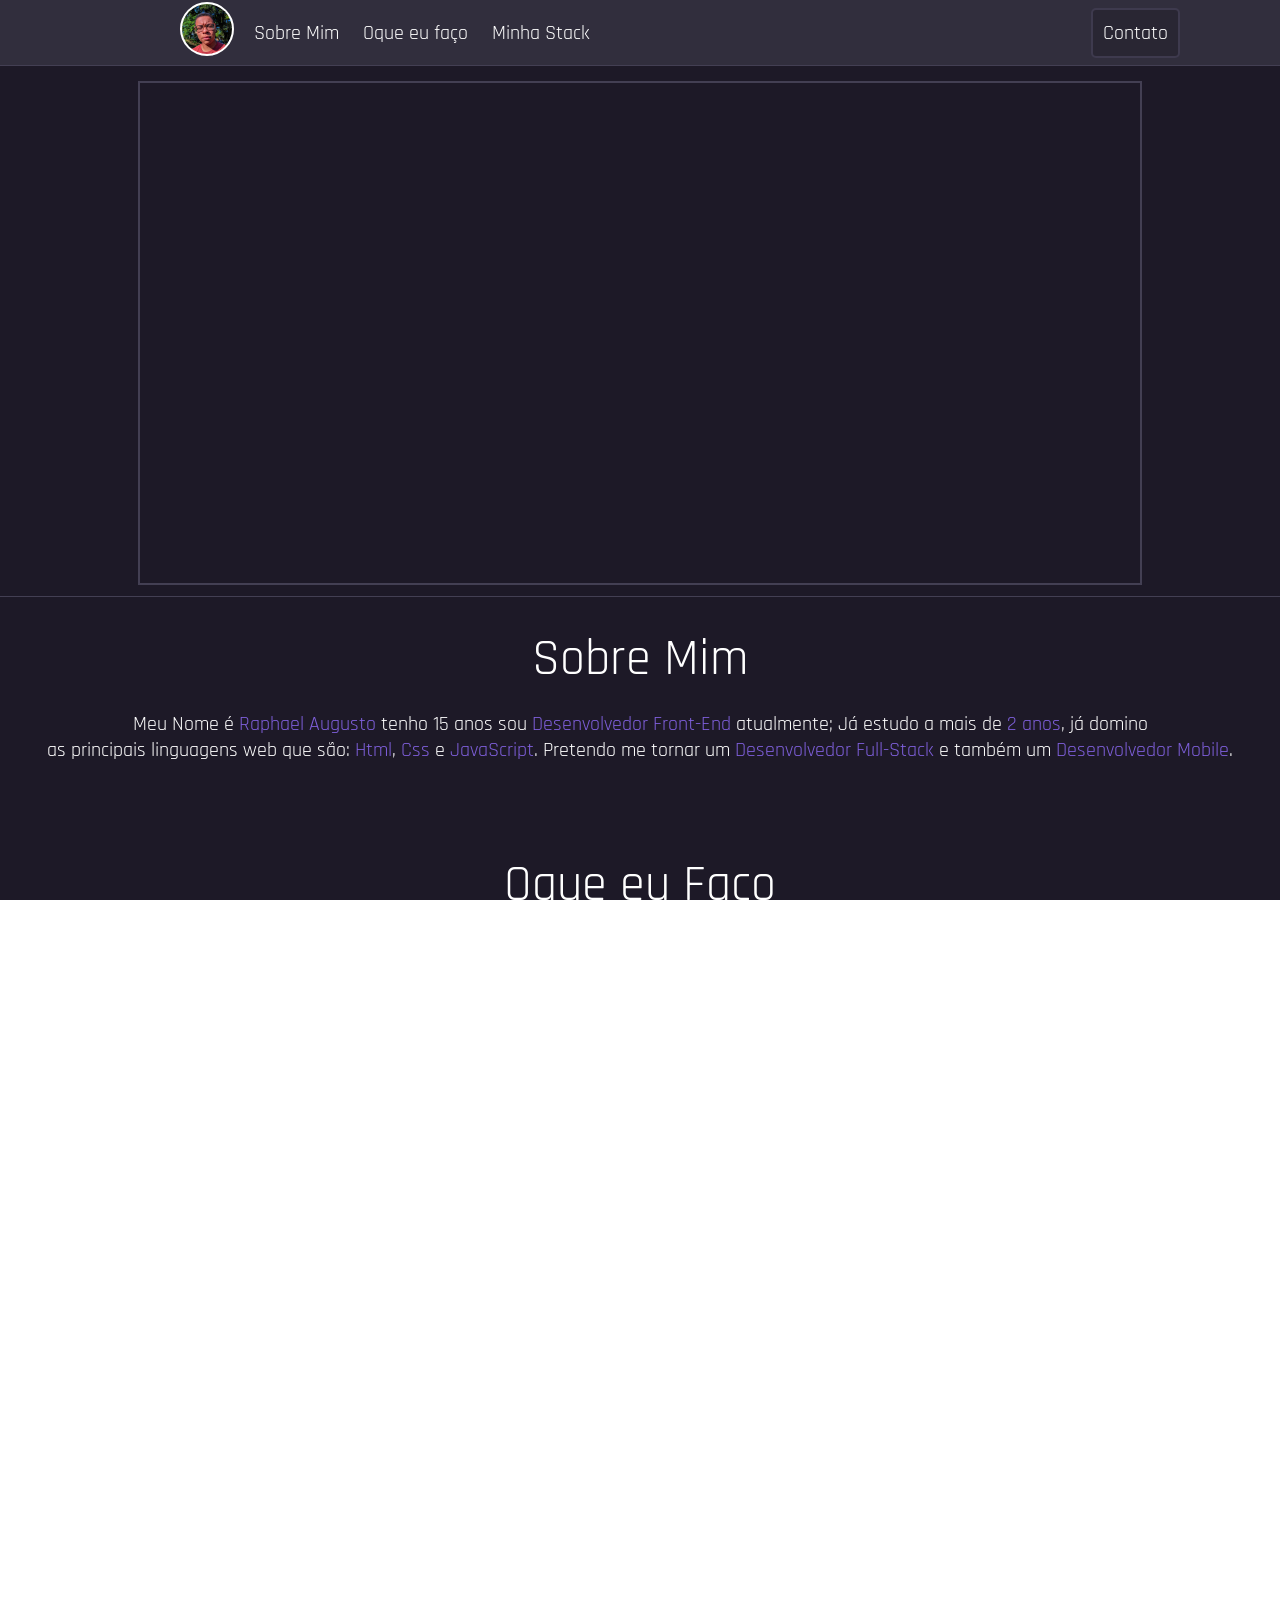
==== index.html @ d72946cc "master" ====
<!DOCTYPE html>
<html>

<head>
    <meta charset="utf-8">
    <meta name="viewport" content="width=device-width, initial-scale=1.0, maximum-scale:1.0">
    <link rel="stylesheet" href="/Principal/style-site.css">
    <title>RaphaelAugust Portfólio</title>
</head>


<body>
    
    <div class="clear">
        
        <!--Header-->
        <div class="box-menu">
            <div class="my-image">
                <a href="https://www.instagram.com/raphaelaugust_b/" class="link-image"><img src="/Imagens/pp.jpg"
                        alt="my"></a>
            </div>
            
            <a href="#sobre">Sobre Mim</a>
            <a href="#oque">Oque eu faço</a>
            <a href="#minha">Minha Stack</a>
           <a href="/contato.html" class="ct">Contato</a>
           
        </div>
        <!--Header-->

        <!--Box Vídeo-->
        <section class="video">
            <div class="content-video">
                <video src="/Imagens/facebook.mp4" muted autoplay loop></video>
            </div>
        </section>
        <!--Box Vídeo-->
        
      <!--Sobre mim/Oque eu faço-->
      <section class="Sobre mim-Oque eu faço">
        
        <!--Sobre Mim--> 
        <div class="content-what-i-do">
            <a href="#sobre"><h1>Sobre Mim</h1></a>
            <p>Meu Nome é <a href="https://www.instagram.com/raphaelaugust_b/">Raphael Augusto</a> tenho 15
                anos sou
                <a href="https://www.treinaweb.com.br/blog/o-que-e-front-end-e-back-end/">Desenvolvedor
                    Front-End</a> atualmente; Já estudo a mais de <a
                    href="https://github.com/raphaelaugustb">2 anos</a>, já
                domino <br>as principais linguagens web que são: <a href="">Html</a>, <a href="">Css</a> e <a
                    href="">JavaScript</a>. Pretendo me tornar um <a
                    href="http://tutano.trampos.co/7318-guia-de-profissoes-desenvolvedor-full-stack/#:~:text=Em%20desenvolvimento%2C%20especificamente%2C%20o%20Desenvolvedor,e%20entregar%20um%20projeto%20completo.">Desenvolvedor
                    Full-Stack</a> e também um <a
                    href=http://www.kinglystudio.com.br/descomplica/e-desenvolvimento-mobile-o-que-e>Desenvolvedor
                    Mobile</a>. </p>
        <!--Sobre Mim-->
        
        <!--Oque eu Faço-->            
             <a href="#oque"><h1>Oque eu Faço</h1></a>
             <p>Eu sou um <a href="https://www.treinaweb.com.br/blog/o-que-e-front-end-e-back-end/">Desenvolvedor
                    Front-End</a>, ou seja eu desenvolvo tudo que você vê,<br> ou seja todo o <a>Design</a> e
                    a também todo a <a>Interação
                    do Usuário</a> com o site sou eu que faço;<br>Por isso nós chamamos de <a
                    href="https://www.treinaweb.com.br/blog/o-que-e-front-end-e-back-end/">
                    Front-End</a> ou traduzindo <a href="">"Parte da Frente"</a>.E também temos o <a>Back-End</a><br>
                    Falando simplificamente seria onde as <a>Informações</a>
                    e os <a>Dados</a> ficam. E atualmente eu estou <a>estudando</a> essa parte do <br> <a>Desenvolvimento
                    Web</a>, e também estou estudando o <a
                    href=http://www.kinglystudio.com.br/descomplica/e-desenvolvimento-mobile-o-que-e>Desenvolvimento
                    Mobile</a>.</p>
        <!--Oque eu Faço-->
            
            </div>
        </section>
        <!--Sobre mim/Oque eu faço-->
  
    <div class="clear">
        
        <!--Minha Stack-->
        <section class="Minha Stack">

            <!--Box-->
            <div class="stack-box">
                
                <!--Texto1-->
                <div class="text-1">
                    <a href="#minha"><h1>Minha Stack</h1></a>
                    <p><a href="">Stack</a> é como nós <a>Desenvolvedores</a> chamamos o <a href="">conjuto de tecnologias</a>
                    <br>que utilizamos e sabemos <a>usar</a>.</p>
                    <h2>Linguagens</h2>
                </div>
                <!--Texto1-->
                
                <!--Imagens1-->
                <div class="images-1">
                    <div class="html">
                        <img src="/Imagens/html5icon.png" alt="html-logo">
                        <a href="" class="link-image">Facíl</a>
                    </div>
                    <div class="javascript">
                        <img src="/Imagens/javascripticon.png" alt="jss-icon">
                        <a href="" class="link-image">Díficil</a>
                    </div>
                    <div class="css">
                        <img src="/Imagens/ccs3icon.png" alt="css-logo">
                        <a href="" class="link-image">Intermediário</a>
                    </div>
                </div>
                <!--Imagens1-->
           
                <!--Imagens2-->
                <div class="images-2">
                    <div class="text-2">
                        <h1>Frameworks</h1>
                        <p>Frameworks são <span>Conjutos de Pacotes</span> que trazem <span>novas
                        funcionalidades</span>,<br>como <span>comandos</span> e até mesmo <span>estruturas</span> já <span>prontas</span>.</p>
                    </div>
                    <div class="bootstrap">
                        <img src="/Imagens/bootstrap.png" alt="bootstrap-logo">
                        <a href="" class="link-image">Facíl</a>
                    </div>
                    <div class="Jquery">
                        <img src="/Imagens/jquery-logo.png" alt="jquery-logo">
                        <a href="" class="link-image">Intermediário</a>
                    </div>
                    <div class="Materialize">
                        <img src="/Imagens/materialize.png" alt="">
                        <a href="" class="link-image">Intermediário</a>
                    </div>
                    <div class="ReactNative">
                        <img src="/Imagens/react.png" alt="">
                        <a href="" class="link-image">Difícil</a>
                    </div>
                    <div class="less">
                        <img src="/Imagens/less-logo.png" alt="">
                        <a href="" class="link-image">Difícil</a>
                    </div>
                    <!--Imagens2-->
            </div>
            <!--Box-->

        </section>
    </div>
    
    <!--Clear-->
    <div class="clear"> 
        
        <!--Rodapé-->
        <footer class="rodapé">
            
            <!--Contato-->
            <div class="contato">
                
                <!--Email-->
                <span>Deixe o seu Email</span>
                <input type="text" placeholder="Email"> <input type="submit" value="Enviar">
                 <!--Email-->
                
                <!--Redes Sociais-->
                <div class="whats-insta">

                    <!--WhatsApp-->
                    <div class="whatsapp">
                        <a href="/contato.html"><img src="Imagens/whatsapp-icon.png" alt="whats-logo"></a>
                    </div>
                    <!--WhatsApp-->
                    
                    <!--Instagram-->
                    <div class="instagram">
                        <a href="https://www.instagram.com/raphaelaugust_b/"><img src="/Imagens/instagram-icon.png"alt="instagram-logo"></a>
                    </div>
                    <!--Instagram-->
                    
                    <!--GitHub-->
                    <div class="github">
                        <a href="https://github.com/raphaelaugustb"> <img src="/Imagens/github.png" alt="github-logo"></a>
                    </div>
                    <!--GitHub-->

                </div>
                <!--Redes Sociais-->
        

       
        
            </div>
             <!--Contato-->
     
     <!--Aviso/Titulo-->       
     <span class="top-tittle">Redes Sociais</span>
     <span class="advise">Infelizmente essa Hospedagem não aceita BackEnd então não vai funcionar você colocar seu Email aí :/</span>
     <!--Aviso/Titulo-->
     
     </footer>
     <!--Rodapé-->
     
    </div>
    <!--Clear-->

    
</body>

<script src="script.js" type="javascript"></script>
---- Principal/style-site.css ----
@import url('https://fonts.googleapis.com/css2?family=Barlow+Condensed&family=Bellota&family=Cardo&family=Crete+Round&family=MuseoModerno&family=PT+Sans+Narrow&family=Rajdhani:wght@500&family=Staatliches&display=swap');


* {
	padding: 0;
	margin: 0;
	font-family: "Rajdhani";
	font-weight: normal;


}

html,
body {
	height: 100%;
	font-family: Helvetica, Arial, sans-serif;
	outline: none;
	overflow-x: hidden;



}

div.clear {
	clear: both;
}
/*Menu*/
div.box-menu {
	background-color: rgb(49, 46, 61);
	height: 65px;
	width: 100%;
	border-bottom: 1px solid rgb(67, 63, 83);
	max-width: 100%;
}


/*Imagem*/
div.clear div.box-menu .link-image {
	width: 50px;
	height: 50px;
	float: left;
	border: 2px solid white;
	background-color: white;
	border-radius: 50px;
	margin: 2px 0 0 180px;
	transition: 1s;
}

div.clear div.box-menu .link-image img {
	width: 50px;
	height: 50px;
	border-radius: 50px;
	transition: 1s;
}

/*Imagem Animação*/
div.clear div.box-menu .link-image:hover {
	transition: 0.45s;
	width: 55px;
	height: 55px;
	margin: 0px 0 0 180px;
	border: 3px solid rgb(29, 25, 39);
}

div.clear div.box-menu .link-image img:hover {
	transition: 0.45s;
	width: 55px;
	height: 55px;

}
/*Imagem Animação*/

/*Imagem*/

/*Links*/
div.clear div.box-menu a {
	color: white;
	font-weight: bold;
	text-decoration: none;
	margin: 20px 0 0 20px;
	display: inline-block;
	font-family: "Rajdhani";
	font-weight: normal;

}
/*Links*/





/*Botão de Contato*/
div.clear div.box-menu .ct {
	float: right;
	color: white;
	text-decoration: none;
	margin: 8px 100px 0 0;
	background-color: rgb(41, 38, 51);
	padding: 10px 10px;
	border: 2px solid rgb(62, 58, 78);
	border-radius: 5px;

}
/*Botão de Contato*/

/*Menu*/


/*Vídeo*/

div.clear div.content-video video{


	height: 500px;
	width: auto;
	border: 2px solid rgb(67, 63, 83);
	margin: 0 auto;
	display:flex;

}

/*Box-Vídeo*/
div.clear div.content-video {
	height: 500px;
	width: 100%;
	background-color: rgb(29, 25, 39);
	border-bottom: 1px solid rgb(67, 63, 83);
	padding-top: 15px;
	padding-bottom: 15px;

}
/*Box-Vídeo*/

/*Vídeo*/

/*Sobre mim/Oque eu faço*/

/*Box*/
div.clear div.content-what-i-do {
	height: 500px;
	width: 100%;
	background-color: rgb(29, 25, 39);
	border-bottom: 1px solid rgb(67, 63, 83);
	font-weight: normal;
}
/*Box*/

/*Estilização do Texto*/

/*Estilização h1,a,p*/
div.clear div.content-what-i-do h1,a,p {
	text-align: center;
	font-weight: normal;
	color: white;
	font-weight: normal;
}
/*Estilização h1,a,p*/

/*Estilização h1*/
div.clear div.content-what-i-do h1 {
	padding: 30px 0 20px 0;
	font-size: 50px;
	font-weight: normal;
}
/*Estilização h1*/

/*Estilização de Destaque de Texto ("a")*/
div.clear div.content-what-i-do a,div.clear div.stack-box a,div.clear div.stack-box div.images-2 div.text-2 {
	text-decoration: none;
	color: rgb(126, 95, 218);
	font-weight: normal;
	cursor: pointer;
	transition: 1s;

}
/*Estilização de Destaque de Texto ("a")*/

/*Estilização de Destaque de Texto ("a") Animação*/
div.clear div.content-what-i-do a:hover,div.clear div.stack-box a:hover,div.clear div.stack-box div.images-2 div.text-2:hover {
	color: rgb(185, 161, 255);
	transition: 0.75s;
}
/*Estilização de Destaque de Texto ("a") Animação*/

/*Estilização a,p*/
div.clear div.content-what-i-do p,a{
	font-size: 20px;
	font-weight: normal;
}
/*Estilização a,p*/

/*Estilização do Texto*/

/*Stack/

/*Box-Pai*/
div.clear div.stack-box {
	height: 1400px;
	width: 100%;
	background-color: rgb(29, 25, 39);
	font-weight: normal;
	transition: 2s;
	

}
/*Box-Pai*/

/*Estilização */

/*Estilização h1*/
div.clear div.stack-box h1 {
	text-align: center;
	font-weight: normal;
	color: white;
	padding: 30px 0 10px 0;
	font-size: 50px;

}
/*Estilização h1*/

/*Estilização a,p*/
div.clear div.stack-box div.text-1 p,a{
	font-size: 20px;
	font-weight: normal;
}
/*Estilização a,p*/

/*Estilização h2*/
div.clear div.stack-box h2{
	text-align: center;
	color: white;
	padding: 40px 0 40px 0;
	font-size: 50px;
	font-weight: normal;

}
/*Estilização h2*/

/*Box-Filho*/
.html,.css,.javascript,.bootstrap,.Jquery,.Materialize,.ReactNative,.less{
	width: 250px;
	height: 250px;
	border: 2px solid rgb(90, 85, 107);
	border-radius: 10px;
	background: linear-gradient(rgb(67, 63, 83), rgb(29, 25, 39));
	transition: 0.5s;
	display:block;
	-webkit-display:block;
	
}

/*Box-Filho-Animação*/
.html:hover,.css:hover,.javascript:hover,.bootstrap:hover,.Jquery:hover,.Materialize:hover,.ReactNative:hover,.less:hover {
	background: linear-gradient(rgb(39, 36, 49), rgb(135, 122, 177));
}
/*Box-Filho*/

/*Box-Filho*/

/*Box-Filho-HTML*/
.html {
	
	float: left;
	margin-left:100px;
}

div.clear div.stack-box div.images-1 div.html img {
	width: 150px;
	height: 150px;
	padding: 10px 0 0 50px;
}
/*Box-Filho-HTML*/

/*Box-Filho-Java*/
.javascript{
	float: right;
	margin-right:100px;

}

div.clear div.stack-box div.images-1 div.javascript img {
	width: 150px;
	height: 150px;
	padding: 5px 0 0 50px;
}
/*Box-Filho-Java*/

/*Box-Filho-Css*/
.css {
	margin:0 auto;
}

div.clear div.stack-box div.images-1 div.css img {
	width: 105px;
	height: 150px;
	padding: 10px 0 0 70px;
}

/*Box-Filho-Css*/








/*Botão-Box-Filho*/
.link-image{
	background-color: rgb(44, 41, 59);
	border: 2px solid rgb(53, 47, 70);
	color: rgb(79, 66, 116);
	text-decoration: none;
	font-size: 20px;
	border-radius: 20px;
	font-weight: normal;
	transition: 0.50s;
	display: flex;
	justify-content: center;
	margin:10px 20px;
}	

/*Botão-Box-Filho-Animação*/
.link-image{
	font-size: 25px;
	transition: linear 0.25s;
	color: rgb(124, 97, 199);
	transition: 0.50s;
}
/*Botão-Box-Filho-Animação*/

/*Botão-Box-Filho*/

/*Estilização Texto da Image-2*/

/*Estilização Texto da Image-2-span*/
div.clear div.stack-box div.images-2 span {

	text-decoration: none;
	color: rgb(126, 95, 218);
	font-weight: normal;
	transition: 1s;
}

/*Estilização Texto da Image-2-span-animação*/
div.clear div.stack-box div.images-2 span:hover {
	color: rgb(185, 161, 255);
	transition: 0.5s;

}
/*Estilização Texto da Image-2-span-animação*/

/*Estilização Texto da Image-2-span*/

/*Estilização Texto da Image-2-span,p*/
div.clear div.stack-box div.images-2 span,p{
	font-size: 20px;
	margin-bottom: 60px;
	font-weight: normal;
}
/*Estilização Texto da Image-2-span,p*/

/*Estilização Texto da Image-2*/

.bootstrap {
	margin-left: 200px;
	float: left;
}

.bootstrap img {
	width: 150px;
	height: 150px;
	padding-left: 50px;
	padding-top: 10px;
}

.Jquery {
	float: right;
	margin-right: 200px;
}

.Jquery img {
	width: 150px;
	height: 150px;
	padding-left: 50px;
	padding-top: 10px;
}

.Materialize {
	margin: 0 auto;
}

.Materialize img {
	width: 150px;
	height: 150px;
	padding-left: 50px;
	padding-top: 10px;
}

.ReactNative {
	float: left;
	margin-left: 380px;
	margin-top: 20px;
}

.ReactNative img {
	width: 150px;
	height: 150px;
	padding-left: 50px;
	padding-top: 10px;
}

.less {
	float: right;
	margin-right: 380px;
	margin-top: 20px;
}

.less img {
	width: 140px;
	height: 140px;
	padding-left: 55px;
	padding-top: 20px;
}
/*Estilização h1*/

div.clear div.contato {

	width: 100%;
	height: 110px;
	background-color: rgb(49, 46, 61);
	border-top: 2px solid rgb(67, 63, 83);
}

div.clear div.contato span {
	color: white;
	
	font-weight: normal;
	float: left;
	position: relative;
	left: 120px;
	top: 10px;


}

div.clear div.contato input[type=text] {
	margin-top: 30px;
	color: white;
	float: left;
	padding: 10px 20px;
	border-left: 2px solid rgb(67, 63, 83);
	border-top: 2px solid rgb(67, 63, 83);
	border-bottom: 2px solid rgb(67, 63, 83);
	background-color: rgb(41, 38, 51);
	
	font-weight: normal;
	outline: none;
	border-radius: 5px;
	border: 2px solid rgb(62, 58, 78);

}

div.clear div.contato input[type=submit] {
	margin-top: 30px;
	padding: 10px;
	background-color: rgb(41, 38, 51);
	
	font-weight: normal;
	color: white;
	border-radius: 5px;
	border: 2px solid rgb(62, 58, 78);
	margin-left: 5px;
	outline: none;
	cursor: pointer;
}

div.clear div.whats-insta {
	float: right;

}

div.clear div.whats-insta div.whatsapp img,
div.clear div.whats-insta div.instagram img,
div.clear div.whats-insta div.github img {
	width: 40px;
	height: 40px;
	float: left;
	padding: 0 15px;

}

div.clear div.whats-insta div.whatsapp img {
	margin-top: 32px;
	position: relative;
	left: 20px;
}

div.clear div.whats-insta div.instagram img {
	position: relative;
	margin-top: 32px;
}

div.clear div.whats-insta div.github img {
	margin-right: 200px;
	position: relative;
	right: 32px;
	bottom: 40px;

}

.top-tittle {
	color: white;
	
	font-weight: normal;
	float: left;
	position: relative;
	bottom: 100px;
	left: 1020px;
}


.advise {
	color: white;
	float: left;
	position: relative;
	bottom: 30px;
	left: 25px;
}

.ct2 {
	font-size: 15px;
	float: left;
	margin-top: 30px;
	padding: 9px;
	background-color: rgb(41, 38, 51);
	
	font-weight: normal;
	color: white;
	border-radius: 5px;
	border: 2px solid rgb(62, 58, 78);
	margin-left: 5px;
	outline: none;
	cursor: pointer;
	position: relative;
	bottom: 110px;
	right: 385px;
	text-decoration: none;
}

@media screen and (min-width:375px) and (max-width:460px){
	div.box-menu {
		background-color: rgb(49, 46, 61);
		height:280px;
		width: 100%;
		border-bottom: 1px solid rgb(67, 63, 83);
		max-width: 100%;
	}
	div.clear div.box-menu .link-image{
		width: 50px;
		height: 50px;
		border: 2px solid white;
		background-color: white;
		border-radius: 50px;
		margin:50px 0 0 180px;
		transition: 1s;
		position: relative;
		top:-40px;
		left:35px;
		
	}
	div.clear div.box-menu a {
		color: white;
		font-weight: bold;
		text-decoration: none;
		margin: 20px 0 0 20px;
		display: inline-block;
		font-family: "Rajdhani";
		font-weight: normal;
		position: relative;
		top:50px;
		right:60px;
	}

	div.clear div.content-video video {


		height:auto;
		width:420px;
		border: 2px solid rgb(67, 63, 83);
		margin: 0 auto;
		display: flex;
		

	}
	div.clear div.content-video{
		height:250px;
	}

	div.clear div.content-what-i-do {
		height:800px;
		width: 100%;
		background-color: rgb(29, 25, 39);
		border-bottom: 1px solid rgb(67, 63, 83);
		font-weight: normal;
	}

	.html,.css,.javascript,.bootstrap,.Jquery,.Materialize,.ReactNative,.less{
		float: none;
		margin: 30px auto;
	}

	div.clear div.stack-box {
		height:3000px;
		width: 100%;
		background-color: rgb(29, 25, 39);
		font-weight: normal;
		transition: 2s;


	}

		div.clear div.contato {

			width: 100%;
			height: 200px;
			background-color: rgb(49, 46, 61);
			border-top: 2px solid rgb(67, 63, 83);
		}
	
	.advise{
		position: relative;
		bottom:150px;
		font-size:10px;
		left:10px;
	}	
	
	div.clear div.contato input[type=text] {
		margin-top: 30px;
		color: white;
		float: left;
		padding: 10px 20px;
		border-left: 2px solid rgb(67, 63, 83);
		border-top: 2px solid rgb(67, 63, 83);
		border-bottom: 2px solid rgb(67, 63, 83);
		background-color: rgb(41, 38, 51);
		position: relative;
		font-weight: normal;
		outline: none;
		border-radius: 5px;
		border: 2px solid rgb(62, 58, 78);
		left:-105px;

	}

	div.clear div.contato input[type=submit] {
		margin-top: 30px;
		padding: 10px;
		background-color: rgb(41, 38, 51);

		font-weight: normal;
		color: white;
		border-radius: 5px;
		border: 2px solid rgb(62, 58, 78);
		margin-left: 5px;
		outline: none;
		cursor: pointer;
		position: relative;
		left: -105px;

	}

	.top-tittle{
		position: relative;
		bottom:100px;
	}
	div.clear div.contato span {
		color: white;
		font-weight: normal;
		float: left;
		position: relative;
		left: 12px;
		top: 10px;
	}

	.top-tittle {
		color: white;
		font-weight: normal;
		float: left;
		position: relative;
		bottom: 100px;
		left: 12px;
	}

	.whatsapp,.github,.instagram{
		position: relative;
		top:20px;
		right:150px;
	}


}
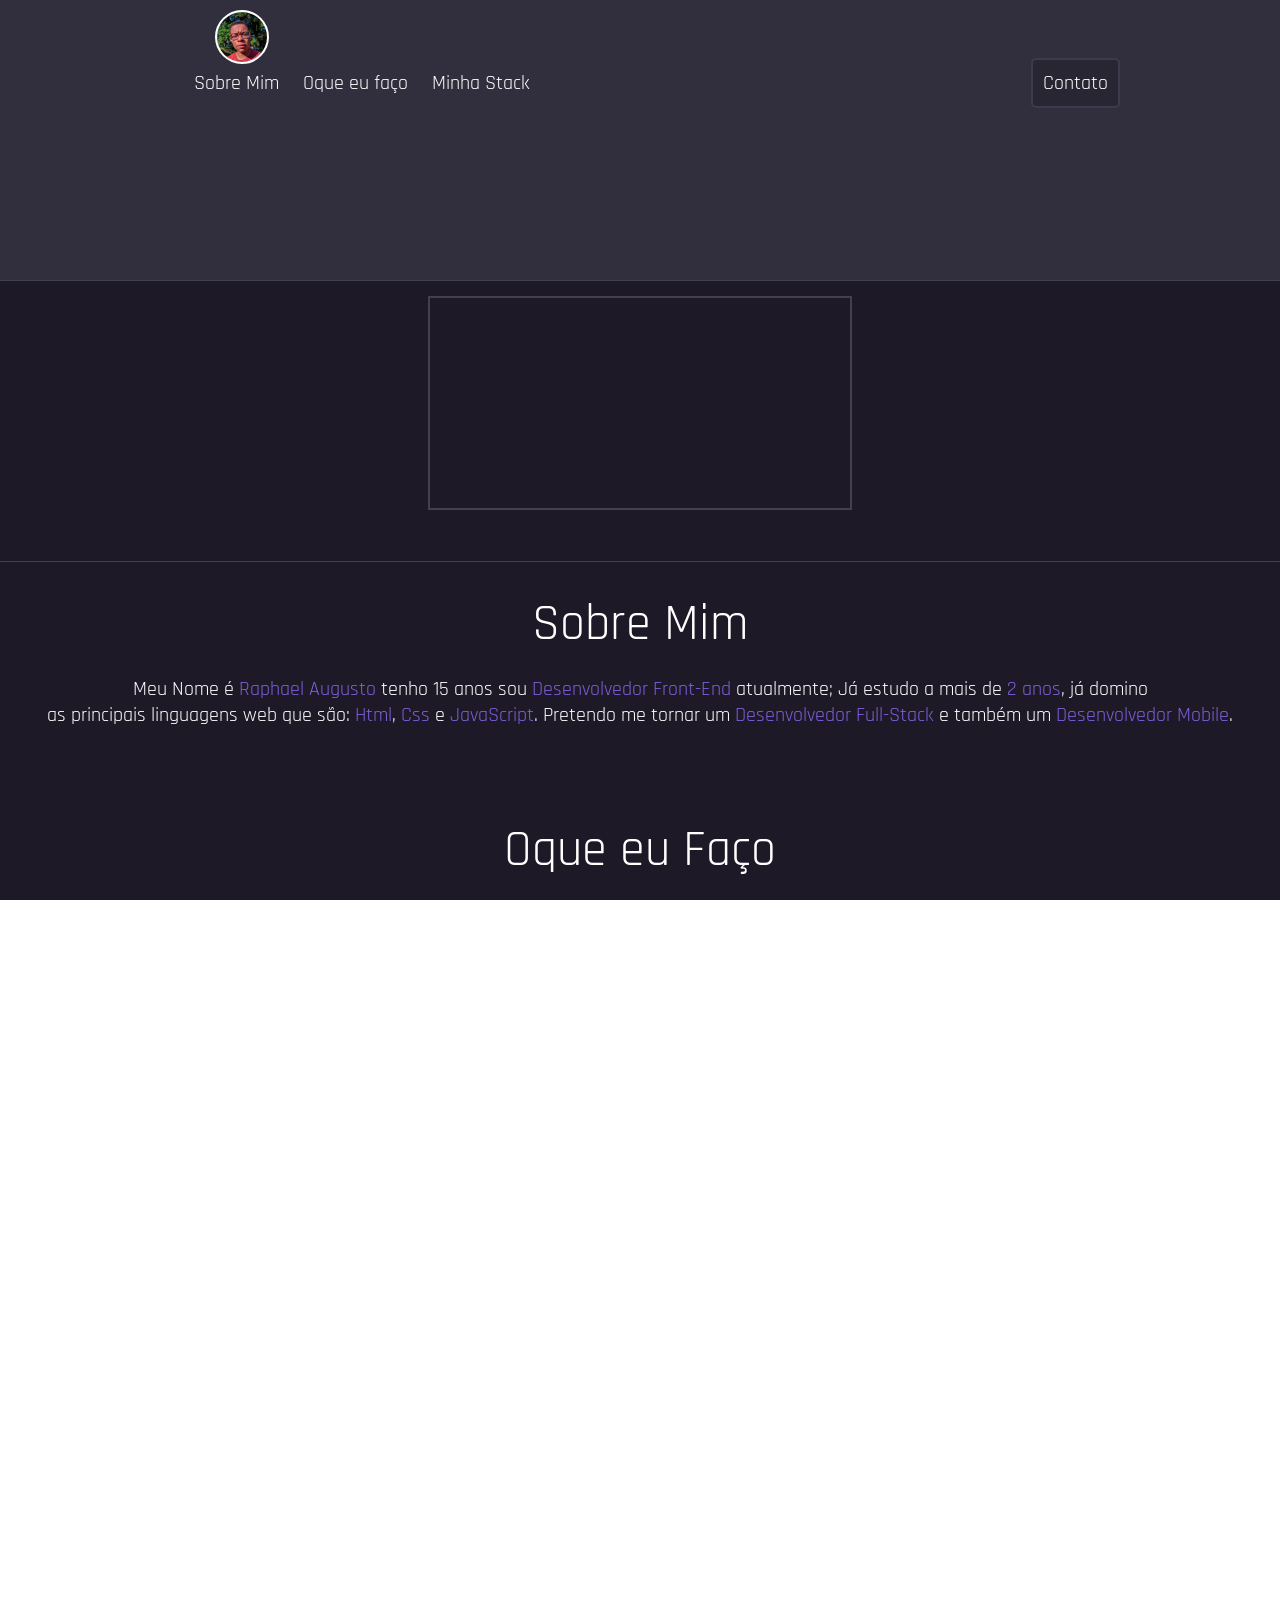
==== commit 4e8a830d: "master" ====
--- a/index.html
+++ b/index.html
@@ -21,7 +21,7 @@
             </div>
             
             <a href="#sobre">Sobre Mim</a>
-            <a href="#oque">Oque eu faço</a>
+            <a href="#faço">Oque eu faço</a>
             <a href="#minha">Minha Stack</a>
            <a href="/contato.html" class="ct">Contato</a>
            
@@ -37,7 +37,7 @@
         <!--Box Vídeo-->
         
       <!--Sobre mim/Oque eu faço-->
-      <section class="Sobre mim-Oque eu faço">
+      <section class="Sobre mim-Oque eu faço" id="sobre">
         
         <!--Sobre Mim--> 
         <div class="content-what-i-do">
@@ -55,6 +55,7 @@
                     Mobile</a>. </p>
         <!--Sobre Mim-->
         
+        <section class="oque eu faço" id="faço">
         <!--Oque eu Faço-->            
              <a href="#oque"><h1>Oque eu Faço</h1></a>
              <p>Eu sou um <a href="https://www.treinaweb.com.br/blog/o-que-e-front-end-e-back-end/">Desenvolvedor
@@ -68,6 +69,7 @@
                     Web</a>, e também estou estudando o <a
                     href=http://www.kinglystudio.com.br/descomplica/e-desenvolvimento-mobile-o-que-e>Desenvolvimento
                     Mobile</a>.</p>
+        </section>
         <!--Oque eu Faço-->
             
             </div>
@@ -77,7 +79,7 @@
     <div class="clear">
         
         <!--Minha Stack-->
-        <section class="Minha Stack">
+        <section class="Minha Stack" id="minha">
 
             <!--Box-->
             <div class="stack-box">
@@ -158,10 +160,12 @@
                 
                 <!--Redes Sociais-->
                 <div class="whats-insta">
-
+                     
+
+                    <span class="top-tittle">Redes Sociais</span>
                     <!--WhatsApp-->
                     <div class="whatsapp">
-                        <a href="/contato.html"><img src="Imagens/whatsapp-icon.png" alt="whats-logo"></a>
+                        <a href="/contato.html"><img src="/Imagens/whatsapp-icon.png" alt="whatsapp-logo"></a>
                     </div>
                     <!--WhatsApp-->
                     
@@ -176,10 +180,12 @@
                         <a href="https://github.com/raphaelaugustb"> <img src="/Imagens/github.png" alt="github-logo"></a>
                     </div>
                     <!--GitHub-->
-
+                    <span class="advise">Infelizmente essa Hospedagem não aceita BackEnd então não vai funcionar você colocar seu Email :/</span>
                 </div>
                 <!--Redes Sociais-->
         
+                  
+                 
 
        
         
@@ -187,8 +193,7 @@
              <!--Contato-->
      
      <!--Aviso/Titulo-->       
-     <span class="top-tittle">Redes Sociais</span>
-     <span class="advise">Infelizmente essa Hospedagem não aceita BackEnd então não vai funcionar você colocar seu Email aí :/</span>
+     
      <!--Aviso/Titulo-->
      
      </footer>
--- a/Principal/style-site.css
+++ b/Principal/style-site.css
@@ -6,19 +6,16 @@
 	margin: 0;
 	font-family: "Rajdhani";
 	font-weight: normal;
-
-
-}
-
-html,
-body {
+	
+
+}
+
+html,body{
 	height: 100%;
 	font-family: Helvetica, Arial, sans-serif;
 	outline: none;
 	overflow-x: hidden;
-
-
-
+	scroll-behavior: smooth;
 }
 
 div.clear {
@@ -44,6 +41,8 @@
 	border-radius: 50px;
 	margin: 2px 0 0 180px;
 	transition: 1s;
+	-webkit-transition: 1s;
+	-moz-transition:1s;
 }
 
 div.clear div.box-menu .link-image img {
@@ -51,11 +50,15 @@
 	height: 50px;
 	border-radius: 50px;
 	transition: 1s;
+	-webkit-transition: 1s;
+	-moz-transition:1s;
 }
 
 /*Imagem Animação*/
 div.clear div.box-menu .link-image:hover {
 	transition: 0.45s;
+	-webkit-transition:0.45s;
+	-moz-transition:0.45s;
 	width: 55px;
 	height: 55px;
 	margin: 0px 0 0 180px;
@@ -64,6 +67,8 @@
 
 div.clear div.box-menu .link-image img:hover {
 	transition: 0.45s;
+	-webkit-transition:0.45s;
+	-moz-transition:0.45s;
 	width: 55px;
 	height: 55px;
 
@@ -171,6 +176,8 @@
 	font-weight: normal;
 	cursor: pointer;
 	transition: 1s;
+	-webkit-transition:1s;
+	-moz-transition:1s;
 
 }
 /*Estilização de Destaque de Texto ("a")*/
@@ -179,6 +186,8 @@
 div.clear div.content-what-i-do a:hover,div.clear div.stack-box a:hover,div.clear div.stack-box div.images-2 div.text-2:hover {
 	color: rgb(185, 161, 255);
 	transition: 0.75s;
+	-webkit-transition:0.75s;
+	-moz-transition:0.75s;
 }
 /*Estilização de Destaque de Texto ("a") Animação*/
 
@@ -200,6 +209,8 @@
 	background-color: rgb(29, 25, 39);
 	font-weight: normal;
 	transition: 2s;
+	-webkit-transition:2s;
+	-moz-transition:2s;
 	
 
 }
@@ -244,6 +255,8 @@
 	border-radius: 10px;
 	background: linear-gradient(rgb(67, 63, 83), rgb(29, 25, 39));
 	transition: 0.5s;
+	-webkit-transition:0.5s;
+	-moz-transition:0.5s;
 	display:block;
 	-webkit-display:block;
 	
@@ -315,6 +328,8 @@
 	border-radius: 20px;
 	font-weight: normal;
 	transition: 0.50s;
+	-webkit-transition:0.50s;
+	-moz-transition:0.50s;
 	display: flex;
 	justify-content: center;
 	margin:10px 20px;
@@ -324,8 +339,12 @@
 .link-image{
 	font-size: 25px;
 	transition: linear 0.25s;
+	-webkit-transition:linear 0.25s;
+	-moz-transition:linear 0.25s;
 	color: rgb(124, 97, 199);
 	transition: 0.50s;
+	-webkit-transition:0.50s;
+	-moz-transition:0.50s;
 }
 /*Botão-Box-Filho-Animação*/
 
@@ -340,12 +359,16 @@
 	color: rgb(126, 95, 218);
 	font-weight: normal;
 	transition: 1s;
+	-webkit-transition:1s;
+	-moz-transition:1s;
 }
 
 /*Estilização Texto da Image-2-span-animação*/
 div.clear div.stack-box div.images-2 span:hover {
 	color: rgb(185, 161, 255);
 	transition: 0.5s;
+	-webkit-transition:0.5s;
+	-moz-transition:0.5s;
 
 }
 /*Estilização Texto da Image-2-span-animação*/
@@ -502,10 +525,8 @@
 }
 
 div.clear div.whats-insta div.github img {
-	margin-right: 200px;
-	position: relative;
-	right: 32px;
-	bottom: 40px;
+	margin-top:30px;
+	margin-left:-20px;
 
 }
 
@@ -524,8 +545,9 @@
 	color: white;
 	float: left;
 	position: relative;
-	bottom: 30px;
-	left: 25px;
+	margin-right:200px;
+
+	
 }
 
 .ct2 {
@@ -548,7 +570,7 @@
 	text-decoration: none;
 }
 
-@media screen and (min-width:375px) and (max-width:460px){
+@media screen and (max-width:1281px){
 	div.box-menu {
 		background-color: rgb(49, 46, 61);
 		height:280px;
@@ -564,6 +586,8 @@
 		border-radius: 50px;
 		margin:50px 0 0 180px;
 		transition: 1s;
+		-webkit-transition:1s;
+		-moz-transition:1s;
 		position: relative;
 		top:-40px;
 		left:35px;
@@ -616,6 +640,8 @@
 		background-color: rgb(29, 25, 39);
 		font-weight: normal;
 		transition: 2s;
+		-webkit-transition:2s;
+		-moz-transition:2s;
 
 
 	}
@@ -692,11 +718,13 @@
 		left: 12px;
 	}
 
-	.whatsapp,.github,.instagram{
-		position: relative;
-		top:20px;
-		right:150px;
-	}
-
-
-}+	.whatsapp,.instagram,.github{
+		position: relative;
+		right:110px;
+	}
+	
+
+
+
+}
+
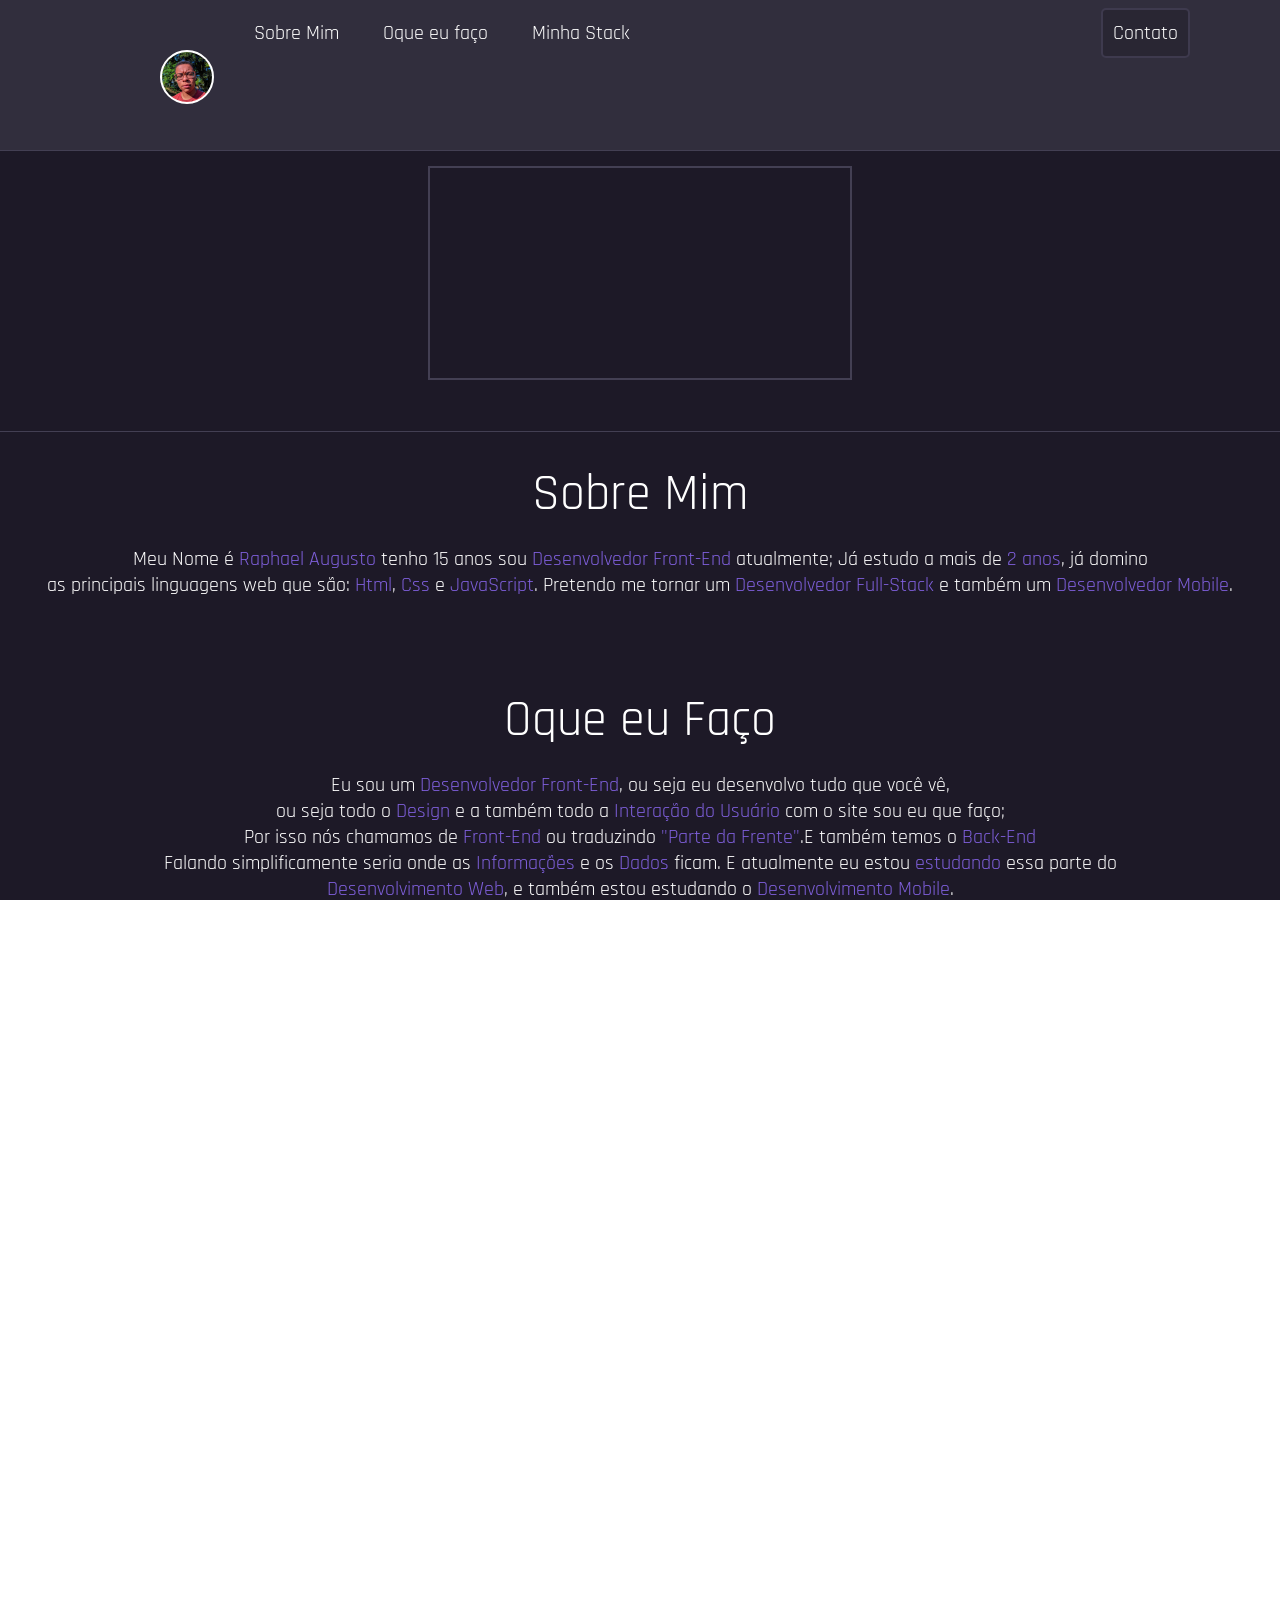
==== commit c03d094e: "Update index.html" ====
--- a/index.html
+++ b/index.html
@@ -97,15 +97,15 @@
                 <div class="images-1">
                     <div class="html">
                         <img src="/Imagens/html5icon.png" alt="html-logo">
-                        <a href="" class="link-image">Facíl</a>
+                        <a href="https://pt.wikipedia.org/wiki/HTML5" class="link-image">Facíl</a>
                     </div>
                     <div class="javascript">
                         <img src="/Imagens/javascripticon.png" alt="jss-icon">
-                        <a href="" class="link-image">Díficil</a>
+                        <a href="https://pt.wikipedia.org/wiki/JavaScript" class="link-image">Díficil</a>
                     </div>
                     <div class="css">
                         <img src="/Imagens/ccs3icon.png" alt="css-logo">
-                        <a href="" class="link-image">Intermediário</a>
+                        <a href="https://pt.wikipedia.org/wiki/CSS3" class="link-image">Intermediário</a>
                     </div>
                 </div>
                 <!--Imagens1-->
@@ -119,23 +119,24 @@
                     </div>
                     <div class="bootstrap">
                         <img src="/Imagens/bootstrap.png" alt="bootstrap-logo">
-                        <a href="" class="link-image">Facíl</a>
+                        <a href="https://www.ciawebsites.com.br/dicas-e-tutoriais/o-que-e-bootstrap/" class="link-image">Facíl</a>
                     </div>
                     <div class="Jquery">
                         <img src="/Imagens/jquery-logo.png" alt="jquery-logo">
-                        <a href="" class="link-image">Intermediário</a>
+                        <a href="https://pt.wikipedia.org/wiki/JQuery" class="link-image">Intermediário</a>
                     </div>
                     <div class="Materialize">
                         <img src="/Imagens/materialize.png" alt="">
-                        <a href="" class="link-image">Intermediário</a>
+                        <a href="https://www.ciawebsites.com.br/sites/o-que-e-materialize/#:~:text=“Materialize%20é%20um%20framework%20Front,desde%20a%20versão%205.0).”"
+                            class="link-image">Intermediário</a>
                     </div>
                     <div class="ReactNative">
                         <img src="/Imagens/react.png" alt="">
-                        <a href="" class="link-image">Difícil</a>
+                        <a href="https://www.hostinger.com.br/tutoriais/o-que-e-react-javascript"  class="link-image">Difícil</a>
                     </div>
                     <div class="less">
                         <img src="/Imagens/less-logo.png" alt="">
-                        <a href="" class="link-image">Difícil</a>
+                        <a href="https://pt.wikipedia.org/wiki/Less_(linguagem_de_folha_de_estilo)"class="link-image">Difícil</a>
                     </div>
                     <!--Imagens2-->
             </div>
--- a/Principal/style-site.css
+++ b/Principal/style-site.css
@@ -61,7 +61,7 @@
 	-moz-transition:0.45s;
 	width: 55px;
 	height: 55px;
-	margin: 0px 0 0 180px;
+	
 	border: 3px solid rgb(29, 25, 39);
 }
 
@@ -503,9 +503,7 @@
 
 }
 
-div.clear div.whats-insta div.whatsapp img,
-div.clear div.whats-insta div.instagram img,
-div.clear div.whats-insta div.github img {
+div.clear div.whats-insta div.whatsapp img,div.clear div.whats-insta div.instagram img,div.clear div.whats-insta div.github img {
 	width: 40px;
 	height: 40px;
 	float: left;
@@ -570,40 +568,48 @@
 	text-decoration: none;
 }
 
-@media screen and (max-width:1281px){
+@media screen and (max-width:940px){
 	div.box-menu {
 		background-color: rgb(49, 46, 61);
-		height:280px;
+		height:150px;
 		width: 100%;
 		border-bottom: 1px solid rgb(67, 63, 83);
 		max-width: 100%;
+	
 	}
 	div.clear div.box-menu .link-image{
 		width: 50px;
-		height: 50px;
+		height:50px;
 		border: 2px solid white;
 		background-color: white;
 		border-radius: 50px;
-		margin:50px 0 0 180px;
+		margin:50px 0 0 200px;
 		transition: 1s;
 		-webkit-transition:1s;
 		-moz-transition:1s;
-		position: relative;
+		position: absolute;
 		top:-40px;
-		left:35px;
+		left:2px;
 		
 	}
 	div.clear div.box-menu a {
 		color: white;
 		font-weight: bold;
 		text-decoration: none;
-		margin: 20px 0 0 20px;
+		margin: 20px 0px 0 60px;
 		display: inline-block;
 		font-family: "Rajdhani";
 		font-weight: normal;
 		position: relative;
 		top:50px;
-		right:60px;
+		width:auto;
+		font-size:15px;
+		
+	}
+
+	.ct{
+		position: relative;
+		right:80px;
 	}
 
 	div.clear div.content-video video {
@@ -728,3 +734,223 @@
 
 }
 
+@media screen and (max-width:1309px){
+div.box-menu {
+	background-color: rgb(49, 46, 61);
+	height:150px;
+	width: 100%;
+	border-bottom: 1px solid rgb(67, 63, 83);
+	max-width: 100%;
+	transition:2s;
+	-webkit-transition: 2s;
+	-moz-transition: 2s;
+
+}
+
+div.clear div.box-menu .link-image {
+	width: 50px;
+	height: 50px;
+	float: left;
+	border: 2px solid white;
+	background-color: white;
+	border-radius: 50px;
+	margin: 50px 0 0 160px;
+	transition: 1s;
+	-webkit-transition: 1s;
+	-moz-transition: 1s;
+}
+
+div.clear div.box-menu .link-image img {
+	width: 50px;
+	height: 50px;
+	border-radius: 50px;
+	transition: 1s;
+	-webkit-transition: 1s;
+	-moz-transition: 1s;
+}
+/*Imagem Animação*/
+div.clear div.box-menu .link-image:hover {
+	transition: 0.45s;
+	-webkit-transition: 0.45s;
+	-moz-transition: 0.45s;
+	width: 55px;
+	height: 55px;
+	border: 3px solid rgb(29, 25, 39);
+
+	display: block;
+}
+
+div.clear div.box-menu .link-image img:hover {
+	transition: 0.45s;
+	-webkit-transition: 0.45s;
+	-moz-transition: 0.45s;
+	width: 55px;
+	height: 55px;
+
+}
+
+/*Imagem Animação*/
+
+/*Imagem*/
+
+/*Links*/
+div.clear div.box-menu a {
+	color: white;
+	font-weight: bold;
+	text-decoration: none;
+	margin: 20px 0px 0 40px;
+	display: inline-block;
+	font-family: "Rajdhani";
+	font-weight: normal;
+
+}
+
+/*Links*/
+
+
+
+
+
+/*Botão de Contato*/
+div.clear div.box-menu .ct {
+	float: right;
+	color: white;
+	text-decoration: none;
+	margin: 8px 90px 0 0;
+	background-color: rgb(41, 38, 51);
+	padding: 10px 10px;
+	border: 2px solid rgb(62, 58, 78);
+	border-radius: 5px;
+
+}
+
+/*Botão de Contato*/
+
+div.clear div.content-video video {
+
+
+	height: auto;
+	width: 420px;
+	border: 2px solid rgb(67, 63, 83);
+	margin: 0 auto;
+	display: flex;
+
+
+}
+
+div.clear div.content-video {
+	height: 250px;
+}
+
+div.clear div.content-what-i-do {
+	height: 800px;
+	width: 100%;
+	background-color: rgb(29, 25, 39);
+	border-bottom: 1px solid rgb(67, 63, 83);
+	font-weight: normal;
+}
+
+.html,
+.css,
+.javascript,
+.bootstrap,
+.Jquery,
+.Materialize,
+.ReactNative,
+.less {
+	float: none;
+	margin: 30px auto;
+}
+
+div.clear div.stack-box {
+	height: 3000px;
+	width: 100%;
+	background-color: rgb(29, 25, 39);
+	font-weight: normal;
+	transition: 2s;
+	-webkit-transition: 2s;
+	-moz-transition: 2s;
+
+
+}
+
+div.clear div.contato {
+
+	width: 100%;
+	height: 200px;
+	background-color: rgb(49, 46, 61);
+	border-top: 2px solid rgb(67, 63, 83);
+}
+
+.advise {
+	position: relative;
+	bottom: 150px;
+	font-size: 10px;
+	left: 10px;
+}
+
+div.clear div.contato input[type=text] {
+	margin-top: 30px;
+	color: white;
+	float: left;
+	padding: 10px 20px;
+	border-left: 2px solid rgb(67, 63, 83);
+	border-top: 2px solid rgb(67, 63, 83);
+	border-bottom: 2px solid rgb(67, 63, 83);
+	background-color: rgb(41, 38, 51);
+	position: relative;
+	font-weight: normal;
+	outline: none;
+	border-radius: 5px;
+	border: 2px solid rgb(62, 58, 78);
+	left: -105px;
+
+}
+
+div.clear div.contato input[type=submit] {
+	margin-top: 30px;
+	padding: 10px;
+	background-color: rgb(41, 38, 51);
+
+	font-weight: normal;
+	color: white;
+	border-radius: 5px;
+	border: 2px solid rgb(62, 58, 78);
+	margin-left: 5px;
+	outline: none;
+	cursor: pointer;
+	position: relative;
+	left: -105px;
+
+}
+
+.top-tittle {
+	position: relative;
+	bottom: 100px;
+}
+
+div.clear div.contato span {
+	color: white;
+	font-weight: normal;
+	float: left;
+	position: relative;
+	left: 12px;
+	top: 10px;
+}
+
+.top-tittle {
+	color: white;
+	font-weight: normal;
+	float: left;
+	position: relative;
+	bottom: 100px;
+	left: 12px;
+}
+
+.whatsapp,
+.instagram,
+.github {
+	position: relative;
+	right: 110px;
+}
+}
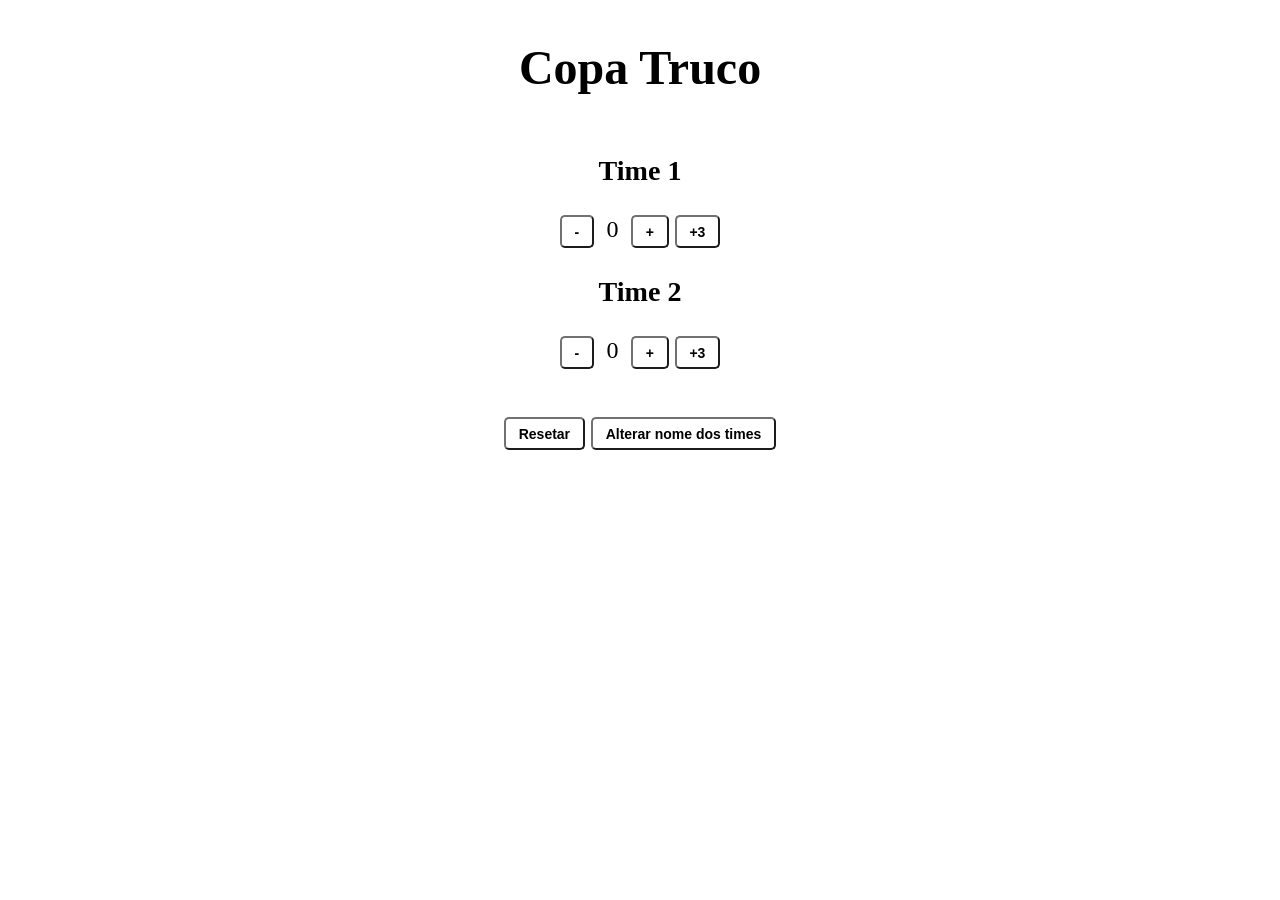
==== commit 977088b2: "Add files via upload" ====
--- a/index.html
+++ b/index.html
@@ -1,211 +1,65 @@
 <!DOCTYPE html>
-<html>
+<html lang="en">
+  <head>
+    <script src="./script.js"></script>
+<link rel="stylesheet" href="./style.css">
+    <meta charset="UTF-8" />
+    <meta name="viewport" content="width=device-width, initial-scale=1.0" />
+    <title>Copa Truco</title>
 
-<head>
-    <meta charset="utf-8">
-    <meta name="viewport" content="width=device-width, initial-scale=1.0, maximum-scale:1.0">
-    <link rel="stylesheet" href="/Principal/style-site.css">
-    <title>RaphaelAugust Portfólio</title>
-</head>
+  </head>
+  <body>
+    <main>
+    <header>
+      <h1>Copa Truco</h1>
+    </header>
+    <div id="containerScoreboard">
+      <div class="teamScoreboard">
+          <span id="nameScoreBoardTeamA">Time 1</span>
+          <span id="valueScoreBoardTeamA">0</span>
+      </div>
+      <div class="teamScoreboard">
+        <span id="nameScoreBoardTeamB">Time 1</span>
+        <span id="valueScoreBoardTeamB">0</span>
+    </div>
 
+    </div>
+    <div class="namesForm" id="formName">
+    <form action="" onsubmit="changeTeamName()">
+        <h3>Nome Time 1</h3>
+        <input type="text" id="inputNameTeamA">
+        <h3>Nome Time 2</h3>
+        <input type="text"id="inputNameTeamB">
+        <button type="submit">Adicionar Nomes</button>
+    </form>
+    </div>
+      <div class="teamContainer">
+        <div class="containerTeamA">
+          <h3 id="nameTeamA">Time 1</h3>
+          <div>
+            <button onclick="removePoints('timeA')" >-</button>
+            <span id="valueTeamA">0</span>
+            <button onclick="addPoints('timeA')">+</button>
+            <button onclick="addthreePoints('timeA')">+3</button>
+          </div>
+        </div>
 
-<body>
-    
-    <div class="clear">
-        
-        <!--Header-->
-        <div class="box-menu">
-            <div class="my-image">
-                <a href="https://www.instagram.com/raphaelaugust_b/" class="link-image"><img src="/Imagens/pp.jpg"
-                        alt="my"></a>
-            </div>
-            
-            <a href="#sobre">Sobre Mim</a>
-            <a href="#faço">Oque eu faço</a>
-            <a href="#minha">Minha Stack</a>
-           <a href="/contato.html" class="ct">Contato</a>
-           
+      <div>
+        <div>
+          <h3 id="nameTeamB">Time 2</h3>
+        <div>
+        <div>
+          <button onclick="removePoints('timeB')" >-</button>
+          <span id="valueTeamB">0</span>
+          <button onclick="addPoints('timeB')">+</button>
+          <button onclick="addthreePoints('timeB')">+3</button>
         </div>
-        <!--Header-->
-
-        <!--Box Vídeo-->
-        <section class="video">
-            <div class="content-video">
-                <video src="/Imagens/facebook.mp4" muted autoplay loop></video>
-            </div>
-        </section>
-        <!--Box Vídeo-->
-        
-      <!--Sobre mim/Oque eu faço-->
-      <section class="Sobre mim-Oque eu faço" id="sobre">
-        
-        <!--Sobre Mim--> 
-        <div class="content-what-i-do">
-            <a href="#sobre"><h1>Sobre Mim</h1></a>
-            <p>Meu Nome é <a href="https://www.instagram.com/raphaelaugust_b/">Raphael Augusto</a> tenho 15
-                anos sou
-                <a href="https://www.treinaweb.com.br/blog/o-que-e-front-end-e-back-end/">Desenvolvedor
-                    Front-End</a> atualmente; Já estudo a mais de <a
-                    href="https://github.com/raphaelaugustb">2 anos</a>, já
-                domino <br>as principais linguagens web que são: <a href="">Html</a>, <a href="">Css</a> e <a
-                    href="">JavaScript</a>. Pretendo me tornar um <a
-                    href="http://tutano.trampos.co/7318-guia-de-profissoes-desenvolvedor-full-stack/#:~:text=Em%20desenvolvimento%2C%20especificamente%2C%20o%20Desenvolvedor,e%20entregar%20um%20projeto%20completo.">Desenvolvedor
-                    Full-Stack</a> e também um <a
-                    href=http://www.kinglystudio.com.br/descomplica/e-desenvolvimento-mobile-o-que-e>Desenvolvedor
-                    Mobile</a>. </p>
-        <!--Sobre Mim-->
-        
-        <section class="oque eu faço" id="faço">
-        <!--Oque eu Faço-->            
-             <a href="#oque"><h1>Oque eu Faço</h1></a>
-             <p>Eu sou um <a href="https://www.treinaweb.com.br/blog/o-que-e-front-end-e-back-end/">Desenvolvedor
-                    Front-End</a>, ou seja eu desenvolvo tudo que você vê,<br> ou seja todo o <a>Design</a> e
-                    a também todo a <a>Interação
-                    do Usuário</a> com o site sou eu que faço;<br>Por isso nós chamamos de <a
-                    href="https://www.treinaweb.com.br/blog/o-que-e-front-end-e-back-end/">
-                    Front-End</a> ou traduzindo <a href="">"Parte da Frente"</a>.E também temos o <a>Back-End</a><br>
-                    Falando simplificamente seria onde as <a>Informações</a>
-                    e os <a>Dados</a> ficam. E atualmente eu estou <a>estudando</a> essa parte do <br> <a>Desenvolvimento
-                    Web</a>, e também estou estudando o <a
-                    href=http://www.kinglystudio.com.br/descomplica/e-desenvolvimento-mobile-o-que-e>Desenvolvimento
-                    Mobile</a>.</p>
-        </section>
-        <!--Oque eu Faço-->
-            
-            </div>
-        </section>
-        <!--Sobre mim/Oque eu faço-->
-  
-    <div class="clear">
-        
-        <!--Minha Stack-->
-        <section class="Minha Stack" id="minha">
-
-            <!--Box-->
-            <div class="stack-box">
-                
-                <!--Texto1-->
-                <div class="text-1">
-                    <a href="#minha"><h1>Minha Stack</h1></a>
-                    <p><a href="">Stack</a> é como nós <a>Desenvolvedores</a> chamamos o <a href="">conjuto de tecnologias</a>
-                    <br>que utilizamos e sabemos <a>usar</a>.</p>
-                    <h2>Linguagens</h2>
-                </div>
-                <!--Texto1-->
-                
-                <!--Imagens1-->
-                <div class="images-1">
-                    <div class="html">
-                        <img src="/Imagens/html5icon.png" alt="html-logo">
-                        <a href="https://pt.wikipedia.org/wiki/HTML5" class="link-image">Facíl</a>
-                    </div>
-                    <div class="javascript">
-                        <img src="/Imagens/javascripticon.png" alt="jss-icon">
-                        <a href="https://pt.wikipedia.org/wiki/JavaScript" class="link-image">Díficil</a>
-                    </div>
-                    <div class="css">
-                        <img src="/Imagens/ccs3icon.png" alt="css-logo">
-                        <a href="https://pt.wikipedia.org/wiki/CSS3" class="link-image">Intermediário</a>
-                    </div>
-                </div>
-                <!--Imagens1-->
-           
-                <!--Imagens2-->
-                <div class="images-2">
-                    <div class="text-2">
-                        <h1>Frameworks</h1>
-                        <p>Frameworks são <span>Conjutos de Pacotes</span> que trazem <span>novas
-                        funcionalidades</span>,<br>como <span>comandos</span> e até mesmo <span>estruturas</span> já <span>prontas</span>.</p>
-                    </div>
-                    <div class="bootstrap">
-                        <img src="/Imagens/bootstrap.png" alt="bootstrap-logo">
-                        <a href="https://www.ciawebsites.com.br/dicas-e-tutoriais/o-que-e-bootstrap/" class="link-image">Facíl</a>
-                    </div>
-                    <div class="Jquery">
-                        <img src="/Imagens/jquery-logo.png" alt="jquery-logo">
-                        <a href="https://pt.wikipedia.org/wiki/JQuery" class="link-image">Intermediário</a>
-                    </div>
-                    <div class="Materialize">
-                        <img src="/Imagens/materialize.png" alt="">
-                        <a href="https://www.ciawebsites.com.br/sites/o-que-e-materialize/#:~:text=“Materialize%20é%20um%20framework%20Front,desde%20a%20versão%205.0).”"
-                            class="link-image">Intermediário</a>
-                    </div>
-                    <div class="ReactNative">
-                        <img src="/Imagens/react.png" alt="">
-                        <a href="https://www.hostinger.com.br/tutoriais/o-que-e-react-javascript"  class="link-image">Difícil</a>
-                    </div>
-                    <div class="less">
-                        <img src="/Imagens/less-logo.png" alt="">
-                        <a href="https://pt.wikipedia.org/wiki/Less_(linguagem_de_folha_de_estilo)"class="link-image">Difícil</a>
-                    </div>
-                    <!--Imagens2-->
-            </div>
-            <!--Box-->
-
-        </section>
+      </div>
     </div>
-    
-    <!--Clear-->
-    <div class="clear"> 
-        
-        <!--Rodapé-->
-        <footer class="rodapé">
-            
-            <!--Contato-->
-            <div class="contato">
-                
-                <!--Email-->
-                <span>Deixe o seu Email</span>
-                <input type="text" placeholder="Email"> <input type="submit" value="Enviar">
-                 <!--Email-->
-                
-                <!--Redes Sociais-->
-                <div class="whats-insta">
-                     
-
-                    <span class="top-tittle">Redes Sociais</span>
-                    <!--WhatsApp-->
-                    <div class="whatsapp">
-                        <a href="/contato.html"><img src="/Imagens/whatsapp-icon.png" alt="whatsapp-logo"></a>
-                    </div>
-                    <!--WhatsApp-->
-                    
-                    <!--Instagram-->
-                    <div class="instagram">
-                        <a href="https://www.instagram.com/raphaelaugust_b/"><img src="/Imagens/instagram-icon.png"alt="instagram-logo"></a>
-                    </div>
-                    <!--Instagram-->
-                    
-                    <!--GitHub-->
-                    <div class="github">
-                        <a href="https://github.com/raphaelaugustb"> <img src="/Imagens/github.png" alt="github-logo"></a>
-                    </div>
-                    <!--GitHub-->
-                    <span class="advise">Infelizmente essa Hospedagem não aceita BackEnd então não vai funcionar você colocar seu Email :/</span>
-                </div>
-                <!--Redes Sociais-->
-        
-                  
-                 
-
-       
-        
-            </div>
-             <!--Contato-->
-     
-     <!--Aviso/Titulo-->       
-     
-     <!--Aviso/Titulo-->
-     
-     </footer>
-     <!--Rodapé-->
-     
-    </div>
-    <!--Clear-->
-
-    
-</body>
-
-<script src="script.js" type="javascript"></script>
-
-
+    <nav>
+      <button class="reset-button" onclick="resetPoints()">Resetar</button>
+      <button class="name-button" onclick="openFormTeamName()">Alterar nome dos times</button>
+    </nav>
+    </main>
+  </body>
+</html>
--- a/style.css
+++ b/style.css
@@ -0,0 +1,75 @@
+main {
+  width: 100%;
+  align-items: center;
+  display: flex;
+  flex-direction: column;
+}
+
+.namesForm {
+  background-color: #f7f7f7;
+  border: 4px solid #d3d3d3;
+  padding: 3rem 3rem 4rem 3rem;
+  border-radius: 5px;
+  display: none;
+}
+.namesForm form {
+  display: flex;
+  flex-direction: column;
+}
+
+.namesForm form input {
+  padding: 0.4rem 0.8rem;
+  border-radius: 5px;
+  border-color: #717171;
+  background-color: #fff;
+  outline: transparent;
+}
+.namesForm form button {
+  margin-top: 2rem;
+  display: flex;
+  flex-direction: column;
+  padding: 0.4rem 0.8rem;
+  border-radius: 5px;
+  border-color: #717171;
+  background-color: #fff;
+}
+.teamContainer {
+  text-align: center;
+}
+.teamContainer button {
+  padding: 0.4rem 0.8rem;
+  border-radius: 5px;
+  border-color: #717171;
+  background-color: #fff;
+  font-weight: 700;
+  font-size: 14px;
+}
+
+.teamContainer span {
+  margin: 0.4rem;
+}
+.reset-button {
+  margin-top: 3rem;
+  font-size: 14px;
+}
+
+#containerScoreboard {
+  margin: 2rem 0;
+  display: none;
+  justify-content: space-between;
+}
+
+#containerScoreboard span {
+  font-size: 30px;
+}
+.teamScoreboard {
+  display: flex;
+  flex-direction: column;
+  align-items: center;
+  width: 10rem;
+  gap: 1rem;
+}
+body {
+  font-size: 24px;
+  font-family: "Poppins";
+}
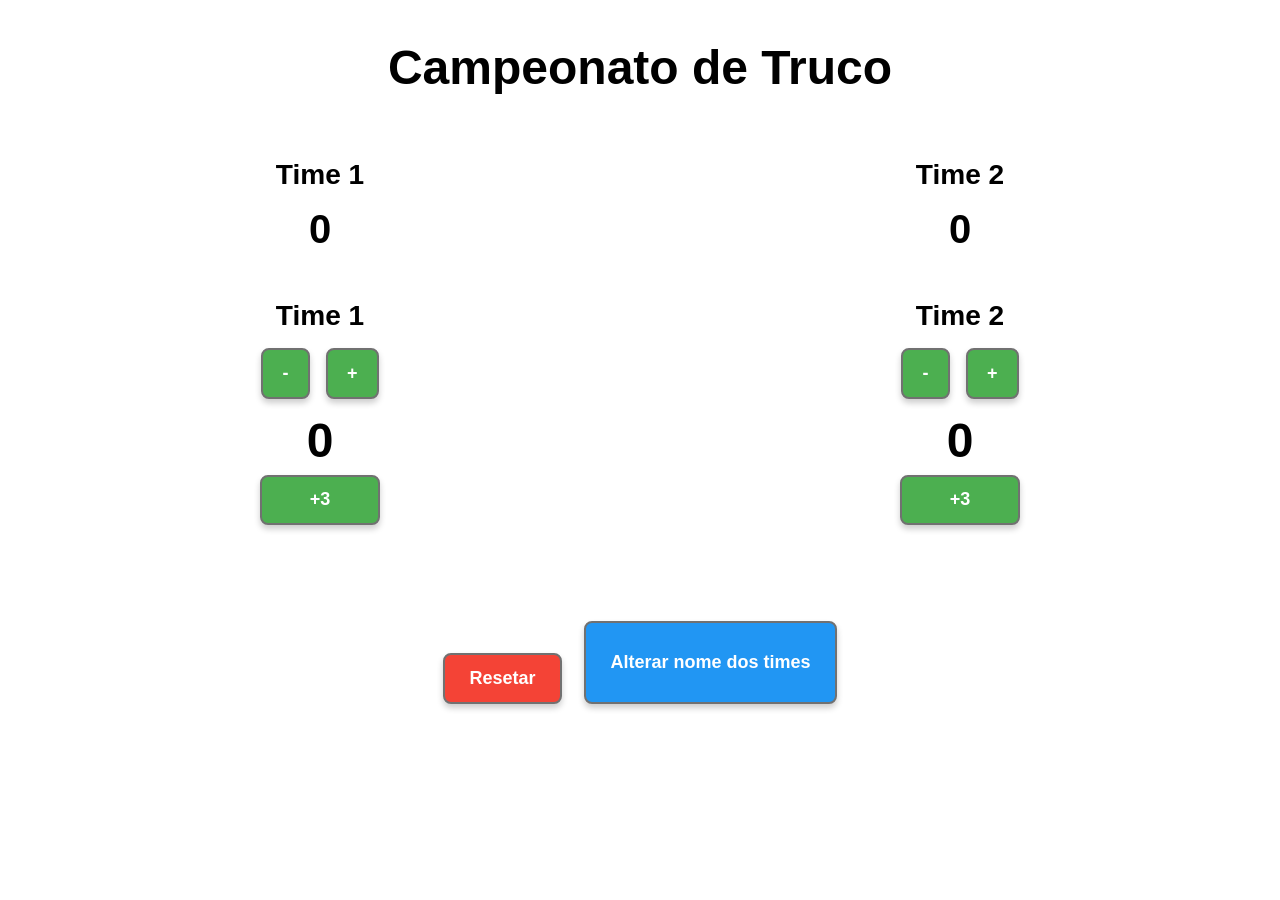
==== commit e7906e15: "Add files via upload" ====
--- a/index.html
+++ b/index.html
@@ -2,64 +2,66 @@
 <html lang="en">
   <head>
     <script src="./script.js"></script>
-<link rel="stylesheet" href="./style.css">
+    <link rel="stylesheet" href="./style.css" />
     <meta charset="UTF-8" />
     <meta name="viewport" content="width=device-width, initial-scale=1.0" />
-    <title>Copa Truco</title>
-
+    <title>Campeonato de Truco</title>
   </head>
   <body>
     <main>
-    <header>
-      <h1>Copa Truco</h1>
-    </header>
-    <div id="containerScoreboard">
-      <div class="teamScoreboard">
-          <span id="nameScoreBoardTeamA">Time 1</span>
+      <header>
+        <h1>Campeonato de Truco</h1>
+      </header>
+      <div id="containerScoreboard">
+        <div class="teamScoreboard">
+          <h3 id="nameScoreBoardTeamA">Time 1</h3>
           <span id="valueScoreBoardTeamA">0</span>
+        </div>
+        <div class="teamScoreboard">
+          <h3 id="nameScoreBoardTeamB">Time 2</h3>
+          <span id="valueScoreBoardTeamB">0</span>
+        </div>
       </div>
-      <div class="teamScoreboard">
-        <span id="nameScoreBoardTeamB">Time 1</span>
-        <span id="valueScoreBoardTeamB">0</span>
-    </div>
-
-    </div>
-    <div class="namesForm" id="formName">
-    <form action="" onsubmit="changeTeamName()">
-        <h3>Nome Time 1</h3>
-        <input type="text" id="inputNameTeamA">
-        <h3>Nome Time 2</h3>
-        <input type="text"id="inputNameTeamB">
-        <button type="submit">Adicionar Nomes</button>
-    </form>
-    </div>
+      <div class="namesForm" id="formName">
+        <form action="" onsubmit="changeTeamName(); return false;">
+          <h3>Nome Time 1</h3>
+          <input type="text" id="inputNameTeamA" />
+          <h3>Nome Time 2</h3>
+          <input type="text" id="inputNameTeamB" />
+          <button type="submit">Adicionar Nomes</button>
+        </form>
+      </div>
       <div class="teamContainer">
         <div class="containerTeamA">
           <h3 id="nameTeamA">Time 1</h3>
-          <div>
-            <button onclick="removePoints('timeA')" >-</button>
-            <span id="valueTeamA">0</span>
+          <div class="buttons-main">
+            <button onclick="removePoints('timeA')">-</button>
             <button onclick="addPoints('timeA')">+</button>
-            <button onclick="addthreePoints('timeA')">+3</button>
           </div>
+          <span id="valueTeamA">0</span>
+          <button class="add-three" onclick="addthreePoints('timeA')">
+            +3
+          </button>
         </div>
 
-      <div>
-        <div>
+        <div class="containerTeamB">
           <h3 id="nameTeamB">Time 2</h3>
-        <div>
-        <div>
-          <button onclick="removePoints('timeB')" >-</button>
+          <div class="buttons-main">
+            <button onclick="removePoints('timeB')">-</button>
+            <button onclick="addPoints('timeB')">+</button>
+          </div>
           <span id="valueTeamB">0</span>
-          <button onclick="addPoints('timeB')">+</button>
-          <button onclick="addthreePoints('timeB')">+3</button>
+          <button class="add-three" onclick="addthreePoints('timeB')">
+            +3
+          </button>
         </div>
       </div>
-    </div>
-    <nav>
-      <button class="reset-button" onclick="resetPoints()">Resetar</button>
-      <button class="name-button" onclick="openFormTeamName()">Alterar nome dos times</button>
-    </nav>
+      <div class="footer">
+        <button class="reset-button" onclick="resetPoints()">Resetar</button>
+        <button class="name-button" onclick="openFormTeamName()">
+          Alterar nome dos times
+        </button>
+      </div>
     </main>
   </body>
 </html>
--- a/style.css
+++ b/style.css
@@ -12,6 +12,7 @@
   border-radius: 5px;
   display: none;
 }
+
 .namesForm form {
   display: flex;
   flex-direction: column;
@@ -24,52 +25,229 @@
   background-color: #fff;
   outline: transparent;
 }
+
 .namesForm form button {
   margin-top: 2rem;
-  display: flex;
-  flex-direction: column;
   padding: 0.4rem 0.8rem;
   border-radius: 5px;
   border-color: #717171;
   background-color: #fff;
-}
+  cursor: pointer;
+}
+
+/* Container principal dos times */
 .teamContainer {
+  display: flex;
+  justify-content: space-between; /* Time 1 esquerda, Time 2 direita */
+  align-items: flex-start; /* Alinha pelo topo */
+  width: 90vw; /* ocupa 90% da largura da viewport */
+  margin: 0 auto;
+  padding: 1rem 0;
+}
+
+/* Cada time */
+.containerTeamA,
+.containerTeamB {
+  display: flex;
+  flex-direction: column; /* empilha verticalmente */
+  align-items: center; /* centraliza horizontalmente */
+  width: 40vw; /* largura de cada time */
+  min-height: 200px;
+}
+
+/* Centraliza texto dos nomes */
+.containerTeamA h3,
+.containerTeamB h3 {
+  width: 100%;
   text-align: center;
-}
-.teamContainer button {
-  padding: 0.4rem 0.8rem;
-  border-radius: 5px;
-  border-color: #717171;
-  background-color: #fff;
+  margin: 0 0 1rem 0;
+  background-color: transparent;
+}
+
+/* Botões - e + em linha */
+.buttons-main {
+  display: flex;
+  gap: 1rem;
+  justify-content: center;
+  margin-bottom: 0.5rem;
+}
+
+/* Placar (número) centralizado */
+.containerTeamA > span,
+.containerTeamB > span {
+  display: block;
+  font-size: 48px;
+  font-weight: bold;
+  text-align: center;
+  margin: 0.5rem 0;
+  width: 100%;
+}
+
+/* Botão +3 abaixo do placar, centralizado */
+button.add-three {
+  display: block;
+  margin: 0 auto 1rem auto;
+  padding: 0.8rem 1.2rem;
+  max-width: 120px;
+  width: 100%;
+  border-radius: 8px;
+  border: 2px solid #717171;
+  background-color: #4caf50;
+  color: white;
   font-weight: 700;
-  font-size: 14px;
-}
-
+  font-size: 18px;
+  cursor: pointer;
+  box-shadow: 0 4px 6px rgba(0, 0, 0, 0.2);
+  transition: all 0.3s ease;
+}
+
+button.add-three:hover {
+  background-color: #45a049;
+  transform: translateY(-2px);
+}
+
+button.add-three:active {
+  background-color: #3e8e41;
+  transform: translateY(0);
+}
+
+/* Placar total */
+#containerScoreboard {
+  width: 90vw;
+  margin: 2rem auto;
+  display: flex;
+  justify-content: space-between; /* Time 1 à esquerda, Time 2 à direita */
+  align-items: flex-start;
+}
+
+.teamScoreboard {
+  width: 40vw;
+  display: flex;
+  flex-direction: column;
+  align-items: center;
+  gap: 1rem;
+}
+
+/* Centraliza título dos times e placar */
+.teamScoreboard h3 {
+  width: 100%;
+  text-align: center;
+  margin: 0;
+  background-color: transparent;
+}
+
+/* Estilo dos spans do placar */
+#containerScoreboard span {
+  font-size: 40px;
+  font-weight: bold;
+}
+
+/* Estilo dos botões - e + */
+.buttons-main button {
+  padding: 0.8rem 1.2rem;
+  border-radius: 8px;
+  border: 2px solid #717171;
+  background-color: #4caf50;
+  color: white;
+  font-weight: 700;
+  font-size: 18px;
+  cursor: pointer;
+  transition: all 0.3s ease;
+  box-shadow: 0 4px 6px rgba(0, 0, 0, 0.2);
+}
+
+.buttons-main button:hover {
+  background-color: #45a049;
+  transform: translateY(-2px);
+}
+
+.buttons-main button:active {
+  background-color: #3e8e41;
+  transform: translateY(0);
+}
+
+/* Botão reset estilizado */
+.reset-button {
+  margin: 3rem auto 0 auto;
+  font-size: 18px;
+  padding: 0.8rem 1.5rem;
+  border-radius: 8px;
+  border: 2px solid #717171;
+  background-color: #f44336;
+  color: white;
+  font-weight: bold;
+  cursor: pointer;
+  transition: all 0.3s ease;
+  box-shadow: 0 4px 6px rgba(0, 0, 0, 0.2);
+  display: block;
+  width: fit-content;
+}
+
+/* Botão para alterar nome */
+.name-button {
+  margin: 1rem auto 0 auto;
+  font-size: 18px;
+  padding: 0.8rem 1.5rem;
+  border-radius: 8px;
+  border: 2px solid #717171;
+  background-color: #2196f3;
+  color: white;
+  font-weight: bold;
+  cursor: pointer;
+  transition: all 0.3s ease;
+  box-shadow: 0 4px 6px rgba(0, 0, 0, 0.2);
+  display: block;
+  width: fit-content;
+}
+
+/* Centraliza span dos pontos */
 .teamContainer span {
   margin: 0.4rem;
 }
-.reset-button {
-  margin-top: 3rem;
-  font-size: 14px;
-}
-
-#containerScoreboard {
-  margin: 2rem 0;
-  display: none;
-  justify-content: space-between;
-}
-
-#containerScoreboard span {
-  font-size: 30px;
-}
-.teamScoreboard {
-  display: flex;
-  flex-direction: column;
-  align-items: center;
-  width: 10rem;
+
+/* Footer com botões alinhados horizontalmente e centralizados */
+.footer {
+  width: 100%;
+  max-width: 400px;
+  margin: 3rem auto 0 auto;
+  display: flex;
+  justify-content: center;
   gap: 1rem;
-}
+  flex-wrap: nowrap;
+}
+
 body {
   font-size: 24px;
-  font-family: "Poppins";
-}
+  font-family: "Poppins", sans-serif;
+}
+
+/* === RESPONSIVE === */
+@media (max-width: 768px) {
+  .teamContainer,
+  #containerScoreboard {
+    flex-direction: column;
+    width: 95vw;
+    align-items: center;
+  }
+
+  .containerTeamA,
+  .containerTeamB,
+  .teamScoreboard {
+    width: 100vw;
+    margin-bottom: 2rem;
+  }
+
+  #containerScoreboard span {
+    font-size: 32px;
+  }
+
+  .buttons-main button,
+  .reset-button,
+  .name-button,
+  button.add-three {
+    font-size: 16px;
+    padding: 0.6rem 1rem;
+    max-width: none;
+    width: auto;
+  }
+}
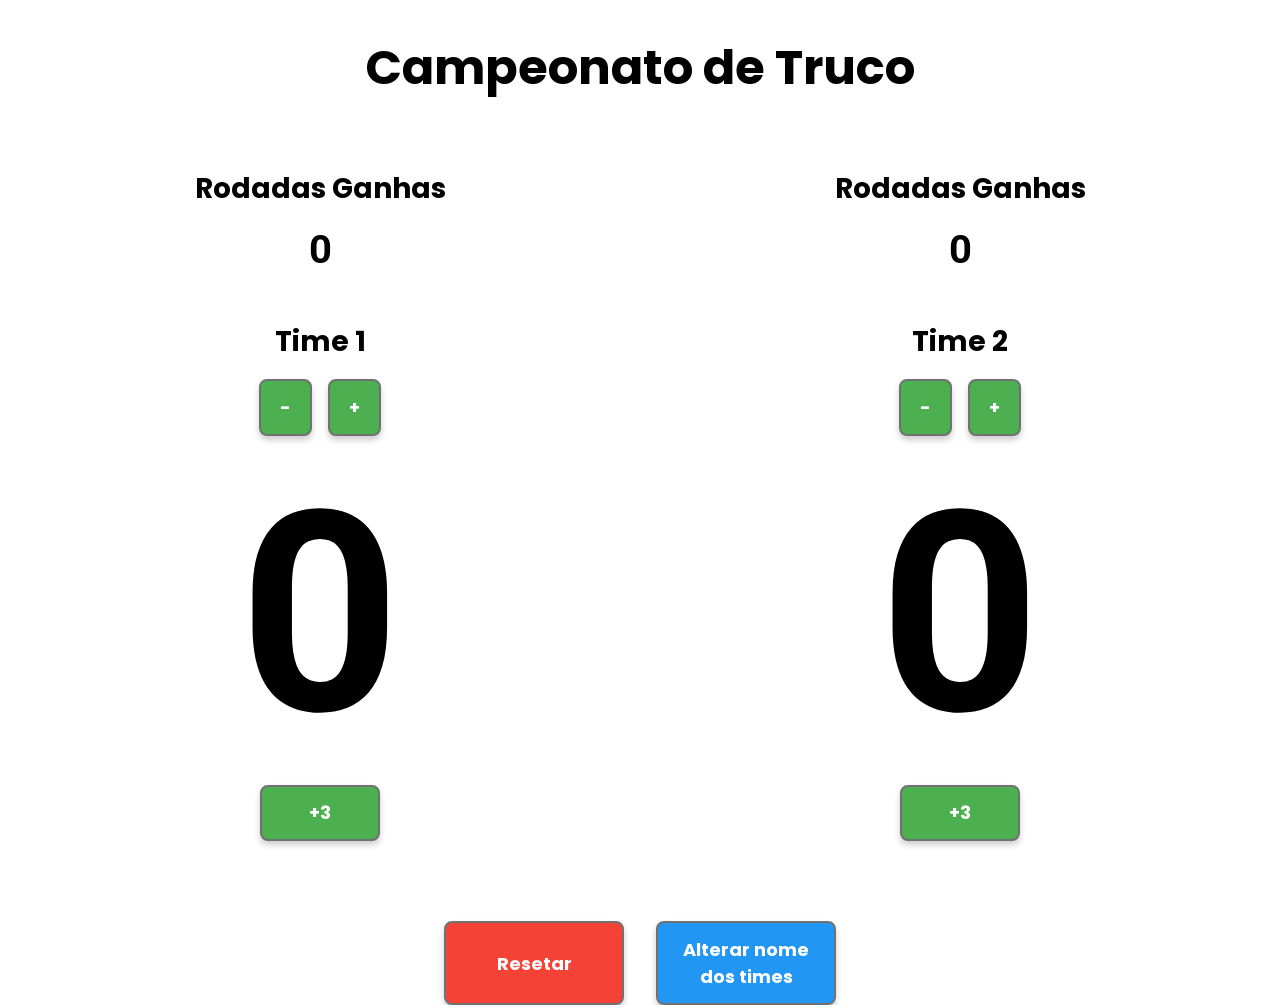
==== commit fdfea8fa: "Add files via upload" ====
--- a/index.html
+++ b/index.html
@@ -1,6 +1,12 @@
 <!DOCTYPE html>
-<html lang="en">
+<html lang="pt">
   <head>
+    <link rel="preconnect" href="https://fonts.googleapis.com" />
+    <link rel="preconnect" href="https://fonts.gstatic.com" crossorigin />
+    <link
+      href="https://fonts.googleapis.com/css2?family=Poppins:ital,wght@0,100;0,200;0,300;0,400;0,500;0,600;0,700;0,800;0,900;1,100;1,200;1,300;1,400;1,500;1,600;1,700;1,800;1,900&family=Roboto+Mono:ital,wght@0,100..700;1,100..700&family=Roboto:ital,wdth,wght@0,75..100,100..900;1,75..100,100..900&display=swap"
+      rel="stylesheet"
+    />
     <script src="./script.js"></script>
     <link rel="stylesheet" href="./style.css" />
     <meta charset="UTF-8" />
@@ -14,11 +20,11 @@
       </header>
       <div id="containerScoreboard">
         <div class="teamScoreboard">
-          <h3 id="nameScoreBoardTeamA">Time 1</h3>
+          <h3>Rodadas Ganhas</h3>
           <span id="valueScoreBoardTeamA">0</span>
         </div>
         <div class="teamScoreboard">
-          <h3 id="nameScoreBoardTeamB">Time 2</h3>
+          <h3>Rodadas Ganhas</h3>
           <span id="valueScoreBoardTeamB">0</span>
         </div>
       </div>
--- a/style.css
+++ b/style.css
@@ -1,3 +1,30 @@
+#valueTeamB {
+  font-size: 280px;
+}
+#valueTeamA {
+  font-size: 280px;
+}
+/* ===== RESET E BASE ===== */
+body {
+  font-size: 24px;
+  margin: 0;
+  padding: 0;
+  box-sizing: border-box;
+}
+
+h1,
+h2,
+h3,
+button {
+  font-family: "Poppins", sans-serif;
+}
+
+body,
+input,
+span {
+  font-family: "Roboto", sans-serif;
+}
+
 main {
   width: 100%;
   align-items: center;
@@ -5,57 +32,130 @@
   flex-direction: column;
 }
 
+/* === SCOREBOARD === */
+#containerScoreboard {
+  width: 90vw;
+  margin: 2rem auto;
+  display: flex;
+  justify-content: space-between; /* Time 1 à esquerda, Time 2 à direita */
+  align-items: flex-start;
+}
+
+.teamScoreboard {
+  width: 40vw;
+  display: flex;
+  flex-direction: column;
+  align-items: center;
+  gap: 1rem;
+}
+
+.teamScoreboard h3 {
+  width: 100%;
+  text-align: center;
+  margin: 0;
+  background-color: transparent;
+}
+
+#containerScoreboard span {
+  font-size: 40px;
+  font-weight: bold;
+}
+
+/* === FORMULÁRIO MODAL === */
+
+/* Fundo escurecido e com blur quando o modal está aberto */
+body.modal-open::before {
+  content: "";
+  position: fixed;
+  top: 0;
+  left: 0;
+  width: 100vw;
+  height: 100vh;
+  backdrop-filter: blur(5px);
+  background: rgba(0, 0, 0, 0.4);
+  z-index: 999;
+}
+
+/* Formulário modal centralizado na tela */
 .namesForm {
+  position: fixed;
+  top: 50%;
+  left: 50%;
+  transform: translate(-50%, -50%);
   background-color: #f7f7f7;
   border: 4px solid #d3d3d3;
-  padding: 3rem 3rem 4rem 3rem;
-  border-radius: 5px;
-  display: none;
+  padding: 2.5rem 3rem 3rem 3rem;
+  border-radius: 10px;
+  width: 320px;
+  max-width: 90vw;
+  box-shadow: 0 8px 24px rgba(0, 0, 0, 0.25);
+  display: none; /* oculto por padrão */
+  z-index: 1000;
+}
+
+.namesForm.active {
+  display: flex;
+  flex-direction: column;
+  align-items: center;
 }
 
 .namesForm form {
   display: flex;
   flex-direction: column;
+  width: 100%;
 }
 
 .namesForm form input {
-  padding: 0.4rem 0.8rem;
-  border-radius: 5px;
-  border-color: #717171;
-  background-color: #fff;
-  outline: transparent;
+  padding: 0.5rem 0.8rem;
+  margin-top: 0.6rem;
+  margin-bottom: 1.4rem;
+  border-radius: 6px;
+  border: 1.5px solid #717171;
+  font-size: 18px;
+  outline: none;
+  transition: border-color 0.3s ease;
+}
+
+.namesForm form input:focus {
+  border-color: #2196f3;
+  box-shadow: 0 0 5px #2196f3;
 }
 
 .namesForm form button {
-  margin-top: 2rem;
-  padding: 0.4rem 0.8rem;
-  border-radius: 5px;
-  border-color: #717171;
-  background-color: #fff;
+  padding: 0.8rem 1rem;
+  border-radius: 8px;
+  border: none;
+  background-color: #2196f3;
+  color: white;
+  font-weight: 700;
+  font-size: 18px;
   cursor: pointer;
-}
-
-/* Container principal dos times */
+  transition: background-color 0.3s ease;
+}
+
+.namesForm form button:hover {
+  background-color: #1976d2;
+}
+
+/* === TIMES E CONTROLES === */
 .teamContainer {
   display: flex;
   justify-content: space-between; /* Time 1 esquerda, Time 2 direita */
-  align-items: flex-start; /* Alinha pelo topo */
-  width: 90vw; /* ocupa 90% da largura da viewport */
+  align-items: flex-start; /* alinhado pelo topo */
+  width: 90vw;
   margin: 0 auto;
   padding: 1rem 0;
 }
 
-/* Cada time */
 .containerTeamA,
 .containerTeamB {
   display: flex;
   flex-direction: column; /* empilha verticalmente */
   align-items: center; /* centraliza horizontalmente */
-  width: 40vw; /* largura de cada time */
+  width: 40vw;
   min-height: 200px;
 }
 
-/* Centraliza texto dos nomes */
 .containerTeamA h3,
 .containerTeamB h3 {
   width: 100%;
@@ -111,38 +211,7 @@
   transform: translateY(0);
 }
 
-/* Placar total */
-#containerScoreboard {
-  width: 90vw;
-  margin: 2rem auto;
-  display: flex;
-  justify-content: space-between; /* Time 1 à esquerda, Time 2 à direita */
-  align-items: flex-start;
-}
-
-.teamScoreboard {
-  width: 40vw;
-  display: flex;
-  flex-direction: column;
-  align-items: center;
-  gap: 1rem;
-}
-
-/* Centraliza título dos times e placar */
-.teamScoreboard h3 {
-  width: 100%;
-  text-align: center;
-  margin: 0;
-  background-color: transparent;
-}
-
-/* Estilo dos spans do placar */
-#containerScoreboard span {
-  font-size: 40px;
-  font-weight: bold;
-}
-
-/* Estilo dos botões - e + */
+/* Botões - e + estilizados */
 .buttons-main button {
   padding: 0.8rem 1.2rem;
   border-radius: 8px;
@@ -166,38 +235,50 @@
   transform: translateY(0);
 }
 
-/* Botão reset estilizado */
-.reset-button {
-  margin: 3rem auto 0 auto;
-  font-size: 18px;
-  padding: 0.8rem 1.5rem;
+/* Botões reset e alterar nome com mesmo tamanho */
+.reset-button,
+.name-button {
+  font-size: 18px;
+  padding: 0.8rem 0.8rem;
   border-radius: 8px;
   border: 2px solid #717171;
-  background-color: #f44336;
   color: white;
   font-weight: bold;
   cursor: pointer;
   transition: all 0.3s ease;
   box-shadow: 0 4px 6px rgba(0, 0, 0, 0.2);
-  display: block;
-  width: fit-content;
-}
-
-/* Botão para alterar nome */
+  display: inline-block;
+  width: 180px; /* largura fixa igual */
+  text-align: center;
+}
+
+/* Backgrounds diferentes */
+.reset-button {
+  background-color: #f44336;
+  margin-right: 1rem; /* espaçamento entre botões */
+}
+
+.reset-button:hover {
+  background-color: #e53935;
+}
+
 .name-button {
-  margin: 1rem auto 0 auto;
-  font-size: 18px;
-  padding: 0.8rem 1.5rem;
-  border-radius: 8px;
-  border: 2px solid #717171;
   background-color: #2196f3;
-  color: white;
-  font-weight: bold;
-  cursor: pointer;
-  transition: all 0.3s ease;
-  box-shadow: 0 4px 6px rgba(0, 0, 0, 0.2);
-  display: block;
-  width: fit-content;
+}
+
+.name-button:hover {
+  background-color: #1976d2;
+}
+
+/* Footer com botões alinhados horizontalmente e centralizados */
+.footer {
+  width: 100%;
+  max-width: 400px;
+  margin: 3rem auto 0 auto;
+  display: flex;
+  justify-content: center;
+  gap: 1rem;
+  flex-wrap: nowrap;
 }
 
 /* Centraliza span dos pontos */
@@ -205,23 +286,7 @@
   margin: 0.4rem;
 }
 
-/* Footer com botões alinhados horizontalmente e centralizados */
-.footer {
-  width: 100%;
-  max-width: 400px;
-  margin: 3rem auto 0 auto;
-  display: flex;
-  justify-content: center;
-  gap: 1rem;
-  flex-wrap: nowrap;
-}
-
-body {
-  font-size: 24px;
-  font-family: "Poppins", sans-serif;
-}
-
-/* === RESPONSIVE === */
+/* === RESPONSIVO === */
 @media (max-width: 768px) {
   .teamContainer,
   #containerScoreboard {
@@ -251,3 +316,15 @@
     width: auto;
   }
 }
+
+/* Responsivo para botões reset e name - largura automática em telas pequenas */
+@media (max-width: 480px) {
+  .reset-button,
+  .name-button {
+    width: auto;
+    flex: 1;
+  }
+  .footer {
+    gap: 0.8rem;
+  }
+}
